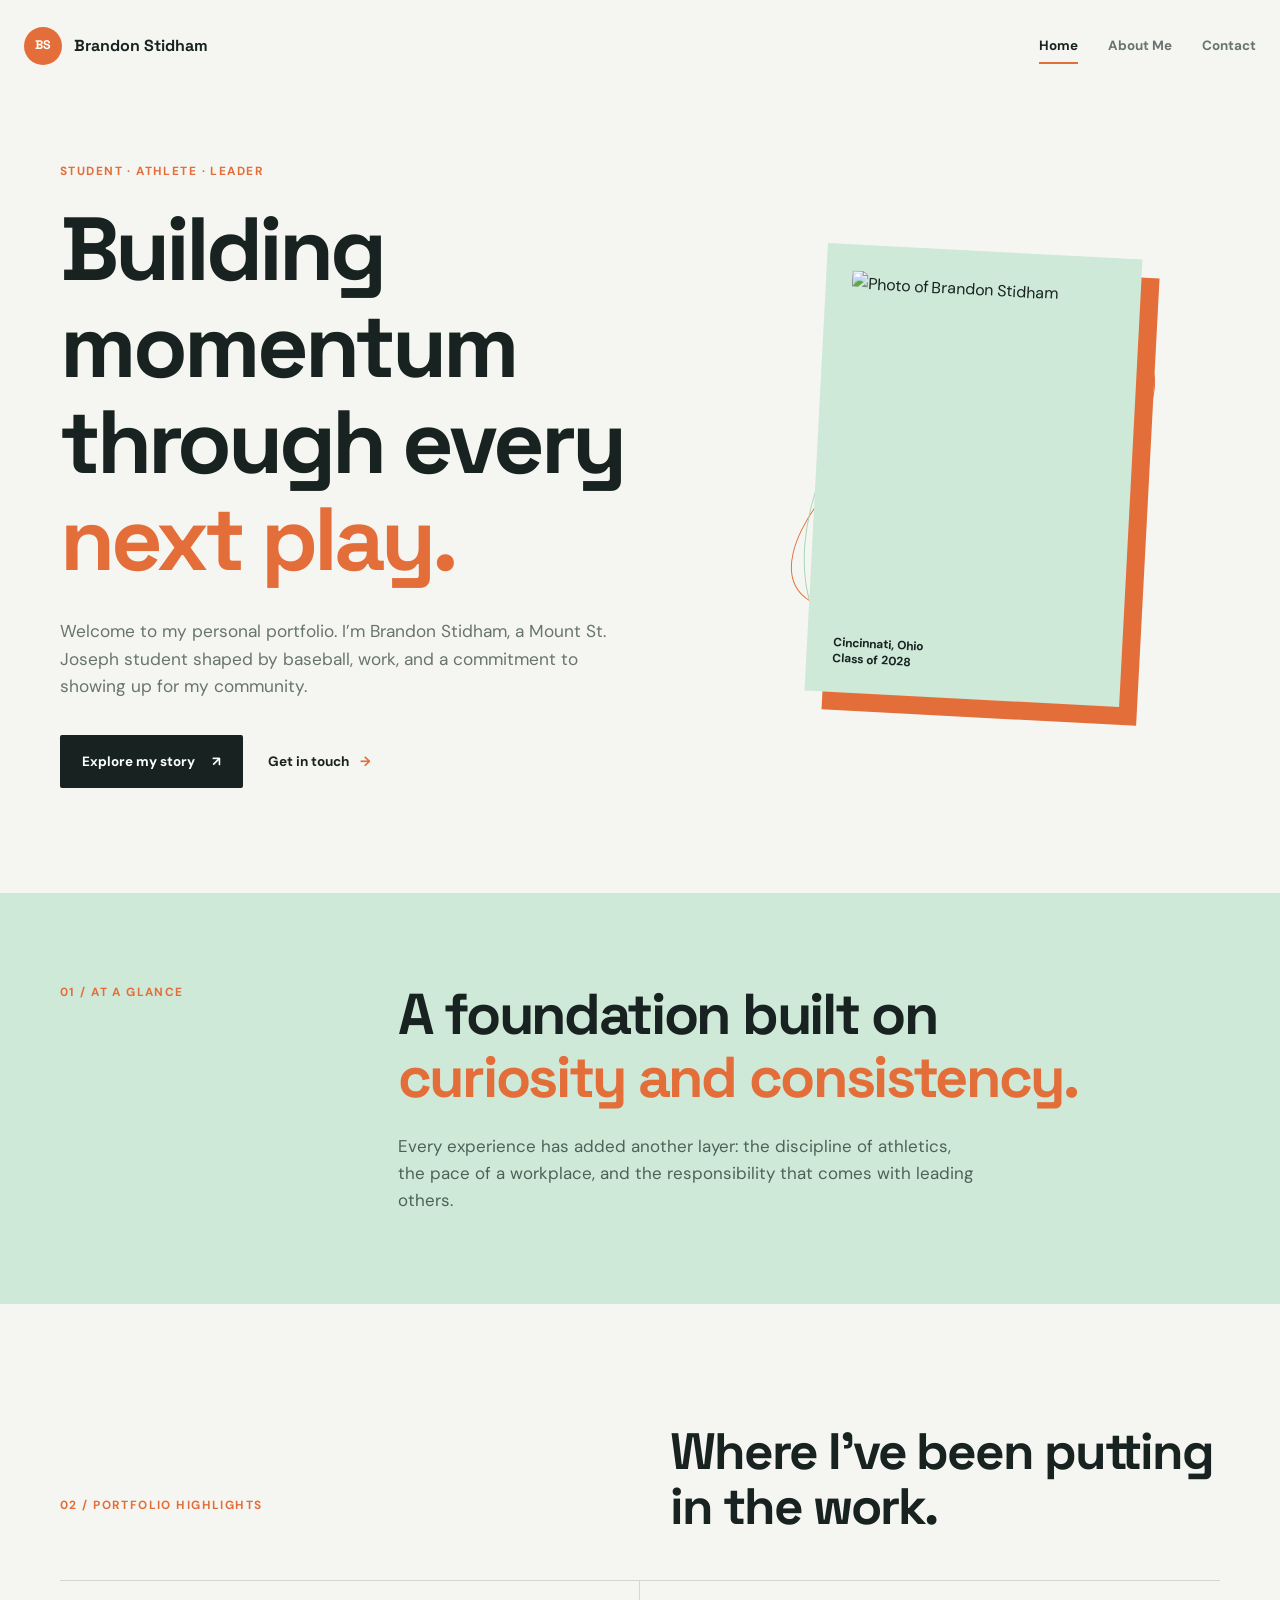
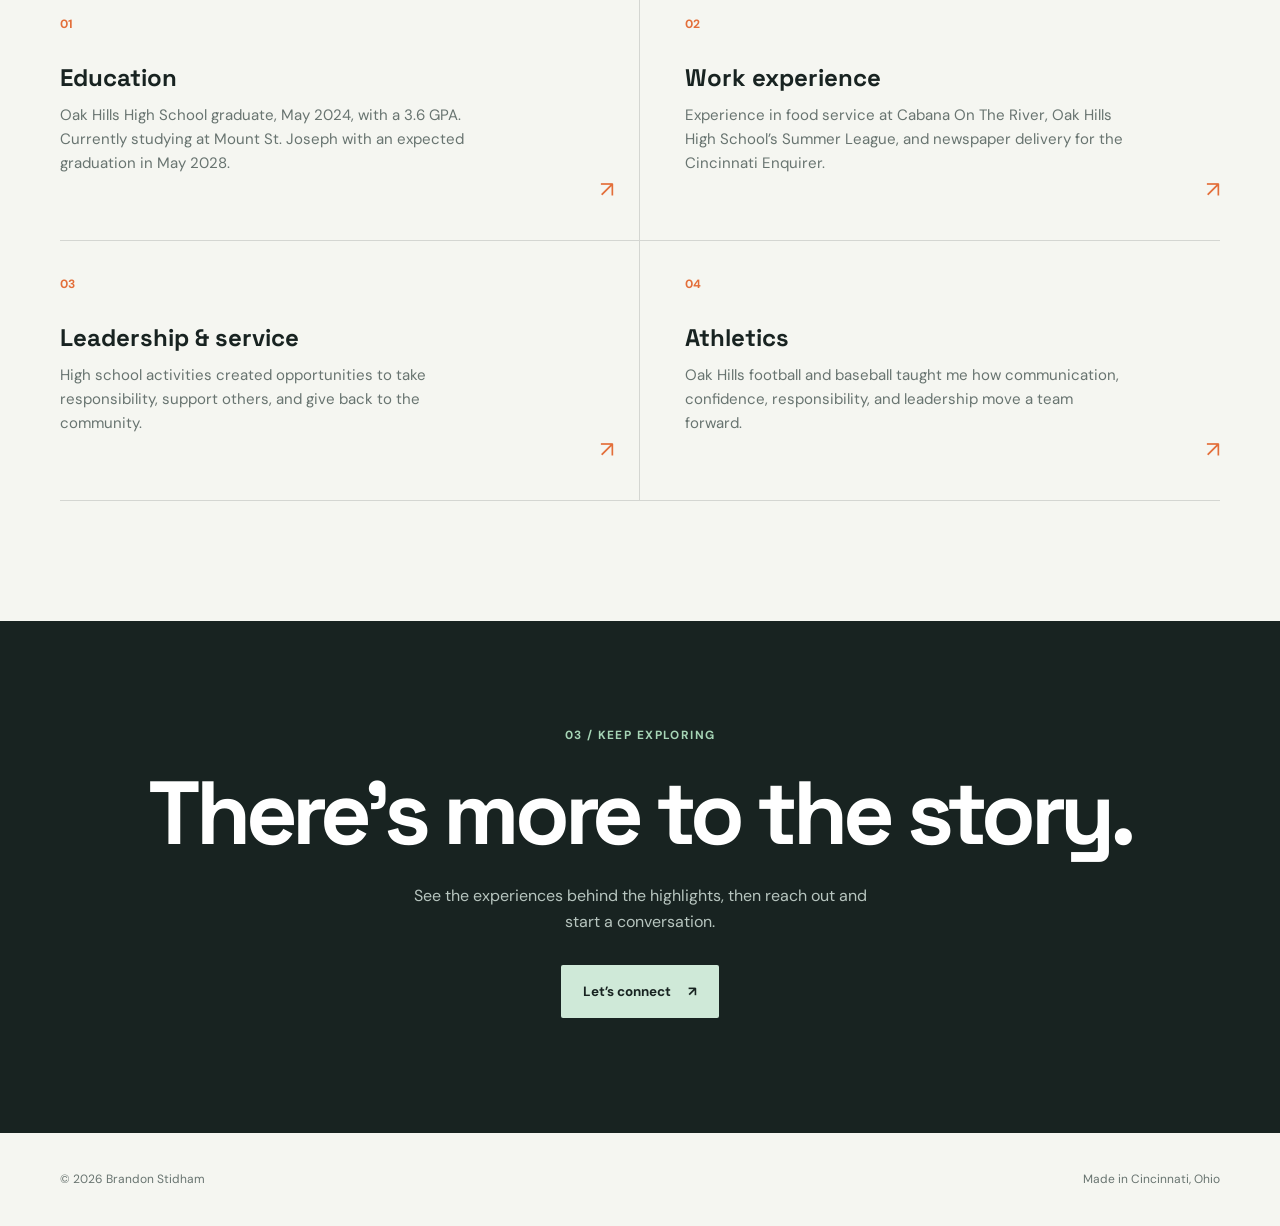
==== index.html @ e3258036 "Complete personal portfolio assignment" ====
<!DOCTYPE html>
<html lang="en">
<head>
    <meta charset="UTF-8">
    <meta name="viewport" content="width=device-width, initial-scale=1.0">
    <meta name="description" content="The personal portfolio of Brandon Stidham, student, athlete, and leader.">
    <title>Brandon Stidham | Portfolio</title>
    <link rel="stylesheet" href="styles.css">
</head>
<body>
    <header class="site-header">
        <a class="brand" href="index.html" aria-label="Brandon Stidham home">
            <span class="brand-mark">BS</span>
            <span>Brandon Stidham</span>
        </a>
        <nav aria-label="Primary navigation">
            <ul class="nav-list">
                <li><a class="active" href="index.html">Home</a></li>
                <li><a href="about.html">About Me</a></li>
                <li><a href="contact.html">Contact</a></li>
            </ul>
        </nav>
    </header>

    <main>
        <section class="hero section-shell">
            <div class="hero-copy">
                <p class="eyebrow">Student · Athlete · Leader</p>
                <h1>Building momentum through every <em>next play.</em></h1>
                <p class="hero-intro">Welcome to my personal portfolio. I’m Brandon Stidham, a Mount St. Joseph student shaped by baseball, work, and a commitment to showing up for my community.</p>
                <div class="hero-actions">
                    <a class="button button-dark" href="about.html">Explore my story <span aria-hidden="true">↗</span></a>
                    <a class="text-link" href="contact.html">Get in touch <span aria-hidden="true">→</span></a>
                </div>
            </div>
            <div class="hero-visual" aria-label="Portrait of Brandon Stidham" role="img">
                <div class="portrait-card">
                    <img class="portrait-image" src="https://msjlions.com/images/2026/8/27/Edited_Braden_Stidham.jpg?width=300" alt="Photo of Brandon Stidham">
                    <span class="portrait-caption">Cincinnati, Ohio<br>Class of 2028</span>
                </div>
                <span class="orbit orbit-one" aria-hidden="true"></span>
                <span class="orbit orbit-two" aria-hidden="true"></span>
            </div>
        </section>

        <section class="intro-band">
            <div class="section-shell intro-grid">
                <p class="section-label">01 / At a glance</p>
                <div>
                    <h2>A foundation built on <span>curiosity and consistency.</span></h2>
                    <p class="lead">Every experience has added another layer: the discipline of athletics, the pace of a workplace, and the responsibility that comes with leading others.</p>
                </div>
            </div>
        </section>

        <section class="highlights section-shell">
            <div class="section-heading">
                <p class="section-label">02 / Portfolio highlights</p>
                <h2>Where I’ve been putting in the work.</h2>
            </div>
            <div class="highlight-grid">
                <article class="highlight-card highlight-card-featured">
                    <span class="card-number">01</span>
                    <h3>Education</h3>
                    <p>Oak Hills High School graduate, May 2024, with a 3.6 GPA. Currently studying at Mount St. Joseph with an expected graduation in May 2028.</p>
                    <span class="card-arrow" aria-hidden="true">↗</span>
                </article>
                <article class="highlight-card">
                    <span class="card-number">02</span>
                    <h3>Work experience</h3>
                    <p>Experience in food service at Cabana On The River, Oak Hills High School’s Summer League, and newspaper delivery for the Cincinnati Enquirer.</p>
                    <span class="card-arrow" aria-hidden="true">↗</span>
                </article>
                <article class="highlight-card">
                    <span class="card-number">03</span>
                    <h3>Leadership & service</h3>
                    <p>High school activities created opportunities to take responsibility, support others, and give back to the community.</p>
                    <span class="card-arrow" aria-hidden="true">↗</span>
                </article>
                <article class="highlight-card">
                    <span class="card-number">04</span>
                    <h3>Athletics</h3>
                    <p>Oak Hills football and baseball taught me how communication, confidence, responsibility, and leadership move a team forward.</p>
                    <span class="card-arrow" aria-hidden="true">↗</span>
                </article>
            </div>
        </section>

        <section class="closing-band">
            <div class="section-shell closing-content">
                <p class="section-label">03 / Keep exploring</p>
                <h2>There’s more to the story.</h2>
                <p>See the experiences behind the highlights, then reach out and start a conversation.</p>
                <a class="button button-light" href="contact.html">Let’s connect <span aria-hidden="true">↗</span></a>
            </div>
        </section>
    </main>

    <footer class="site-footer section-shell">
        <p>© 2026 Brandon Stidham</p>
        <p>Made in Cincinnati, Ohio</p>
    </footer>
</body>
</html>
---- styles.css ----
@import url('https://fonts.googleapis.com/css2?family=DM+Sans:wght@400;500;700&family=Space+Grotesk:wght@500;600;700&display=swap');

:root {
    --ink: #182321;
    --muted: #687470;
    --paper: #f5f6f1;
    --mint: #cfe9d8;
    --mint-deep: #a6d5b6;
    --orange: #e36e39;
    --line: rgba(24, 35, 33, 0.15);
}

* { box-sizing: border-box; }
html { scroll-behavior: smooth; }
body { margin: 0; background: var(--paper); color: var(--ink); font-family: 'DM Sans', sans-serif; line-height: 1.6; }
a { color: inherit; }
.section-shell { width: min(1160px, calc(100% - 48px)); margin: 0 auto; }
.site-header { width: min(1280px, calc(100% - 48px)); margin: 0 auto; min-height: 92px; display: flex; align-items: center; justify-content: space-between; gap: 32px; }
.brand { display: flex; align-items: center; gap: 12px; font-family: 'Space Grotesk', sans-serif; font-size: 1rem; font-weight: 700; text-decoration: none; }
.brand-mark { display: grid; place-items: center; width: 38px; height: 38px; border-radius: 50%; background: var(--orange); color: white; font-size: .78rem; }
.nav-list { display: flex; gap: 30px; list-style: none; margin: 0; padding: 0; font-size: .84rem; font-weight: 700; }
.nav-list a { padding: 8px 0; text-decoration: none; color: var(--muted); }
.nav-list a:hover, .nav-list a.active { color: var(--ink); border-bottom: 2px solid var(--orange); }
.hero { min-height: 630px; display: grid; grid-template-columns: 1.1fr .9fr; align-items: center; gap: 64px; padding: 70px 0 105px; }
.eyebrow, .section-label { margin: 0 0 20px; color: var(--orange); font-size: .74rem; font-weight: 700; letter-spacing: .12em; text-transform: uppercase; }
h1, h2, h3 { font-family: 'Space Grotesk', sans-serif; line-height: 1.08; margin: 0; }
h1 { max-width: 690px; font-size: clamp(3.3rem, 7vw, 6.4rem); letter-spacing: -.045em; }
h1 em { color: var(--orange); font-style: normal; }
.hero-intro { max-width: 570px; margin: 30px 0 34px; color: var(--muted); font-size: 1.08rem; }
.hero-actions { display: flex; align-items: center; gap: 25px; flex-wrap: wrap; }
.button { display: inline-flex; align-items: center; gap: 17px; padding: 15px 21px; border: 1px solid transparent; border-radius: 2px; font-size: .84rem; font-weight: 700; text-decoration: none; transition: transform .2s ease, background .2s ease; }
.button:hover { transform: translateY(-3px); }
.button-dark { background: var(--ink); color: white; }
.button-light { background: var(--mint); color: var(--ink); }
.text-link { font-size: .85rem; font-weight: 700; text-decoration: none; }
.text-link span { color: var(--orange); margin-left: 8px; }
.hero-visual { position: relative; min-height: 430px; display: grid; place-items: center; }
.portrait-card { position: relative; z-index: 1; display: flex; flex-direction: column; justify-content: space-between; width: min(315px, 75%); aspect-ratio: .8; padding: 26px; background: var(--mint); box-shadow: 18px 18px 0 var(--orange); transform: rotate(3deg); }
.portrait-image { width: 100%; height: 100%; min-height: 0; margin: auto 0 22px; object-fit: cover; object-position: center; display: block; }
.portrait-caption { font-size: .75rem; font-weight: 700; line-height: 1.35; }
.orbit { position: absolute; border: 1px solid var(--orange); border-radius: 50%; }
.orbit-one { width: 420px; height: 170px; transform: rotate(-33deg); }
.orbit-two { width: 270px; height: 440px; transform: rotate(36deg); border-color: var(--mint-deep); }
.intro-band { background: var(--mint); padding: 90px 0; }
.intro-grid { display: grid; grid-template-columns: .35fr 1fr; gap: 50px; }
.intro-grid h2 { max-width: 760px; font-size: clamp(2.2rem, 4.5vw, 4rem); letter-spacing: -.04em; }
.intro-grid h2 span { color: var(--orange); }
.lead { max-width: 580px; margin: 25px 0 0; color: #4c6259; font-size: 1.06rem; }
.highlights { padding: 120px 0; }
.section-heading { display: flex; align-items: end; justify-content: space-between; gap: 30px; margin-bottom: 45px; }
.section-heading h2 { max-width: 550px; font-size: clamp(2.2rem, 4vw, 3.5rem); letter-spacing: -.04em; }
.highlight-grid { display: grid; grid-template-columns: repeat(2, 1fr); border-top: 1px solid var(--line); }
.highlight-card { position: relative; min-height: 260px; padding: 29px 32px 35px 0; border-bottom: 1px solid var(--line); }
.highlight-card:nth-child(odd) { padding-right: 45px; border-right: 1px solid var(--line); }
.highlight-card:nth-child(even) { padding-left: 45px; }
.card-number { color: var(--orange); font-size: .75rem; font-weight: 700; }
.highlight-card h3 { margin: 30px 0 12px; font-size: 1.5rem; }
.highlight-card p { max-width: 440px; margin: 0; color: var(--muted); font-size: .94rem; }
.card-arrow { position: absolute; right: 25px; bottom: 32px; color: var(--orange); font-size: 1.4rem; }
.highlight-card:nth-child(even) .card-arrow { right: 0; }
.closing-band { background: var(--ink); color: white; padding: 105px 0 115px; }
.closing-content { text-align: center; }
.closing-content .section-label { color: var(--mint-deep); }
.closing-content h2 { font-size: clamp(3rem, 7vw, 6rem); letter-spacing: -.06em; }
.closing-content > p:not(.section-label) { max-width: 460px; margin: 22px auto 30px; color: #b7c5bf; }
.site-footer { display: flex; justify-content: space-between; gap: 20px; padding: 25px 0; color: var(--muted); font-size: .75rem; }
@media (max-width: 760px) {
    .section-shell, .site-header { width: min(100% - 36px, 560px); }
    .site-header { min-height: 76px; align-items: flex-start; padding-top: 20px; flex-direction: column; gap: 16px; }
    .nav-list { gap: 22px; }
    .hero { grid-template-columns: 1fr; gap: 25px; padding: 60px 0 90px; }
    h1 { font-size: clamp(3rem, 14vw, 5rem); }
    .hero-visual { min-height: 330px; }
    .portrait-card { width: 245px; }
    .orbit-one { width: 330px; }
    .intro-band { padding: 65px 0; }
    .intro-grid { grid-template-columns: 1fr; gap: 5px; }
    .highlights { padding: 75px 0; }
    .section-heading { display: block; margin-bottom: 32px; }
    .highlight-grid { grid-template-columns: 1fr; }
    .highlight-card, .highlight-card:nth-child(odd), .highlight-card:nth-child(even) { min-height: 230px; padding: 25px 30px 30px 0; border-right: 0; }
    .highlight-card .card-arrow, .highlight-card:nth-child(even) .card-arrow { right: 0; }
    .closing-band { padding: 75px 0 85px; }
    .site-footer { flex-direction: column; gap: 4px; }
}
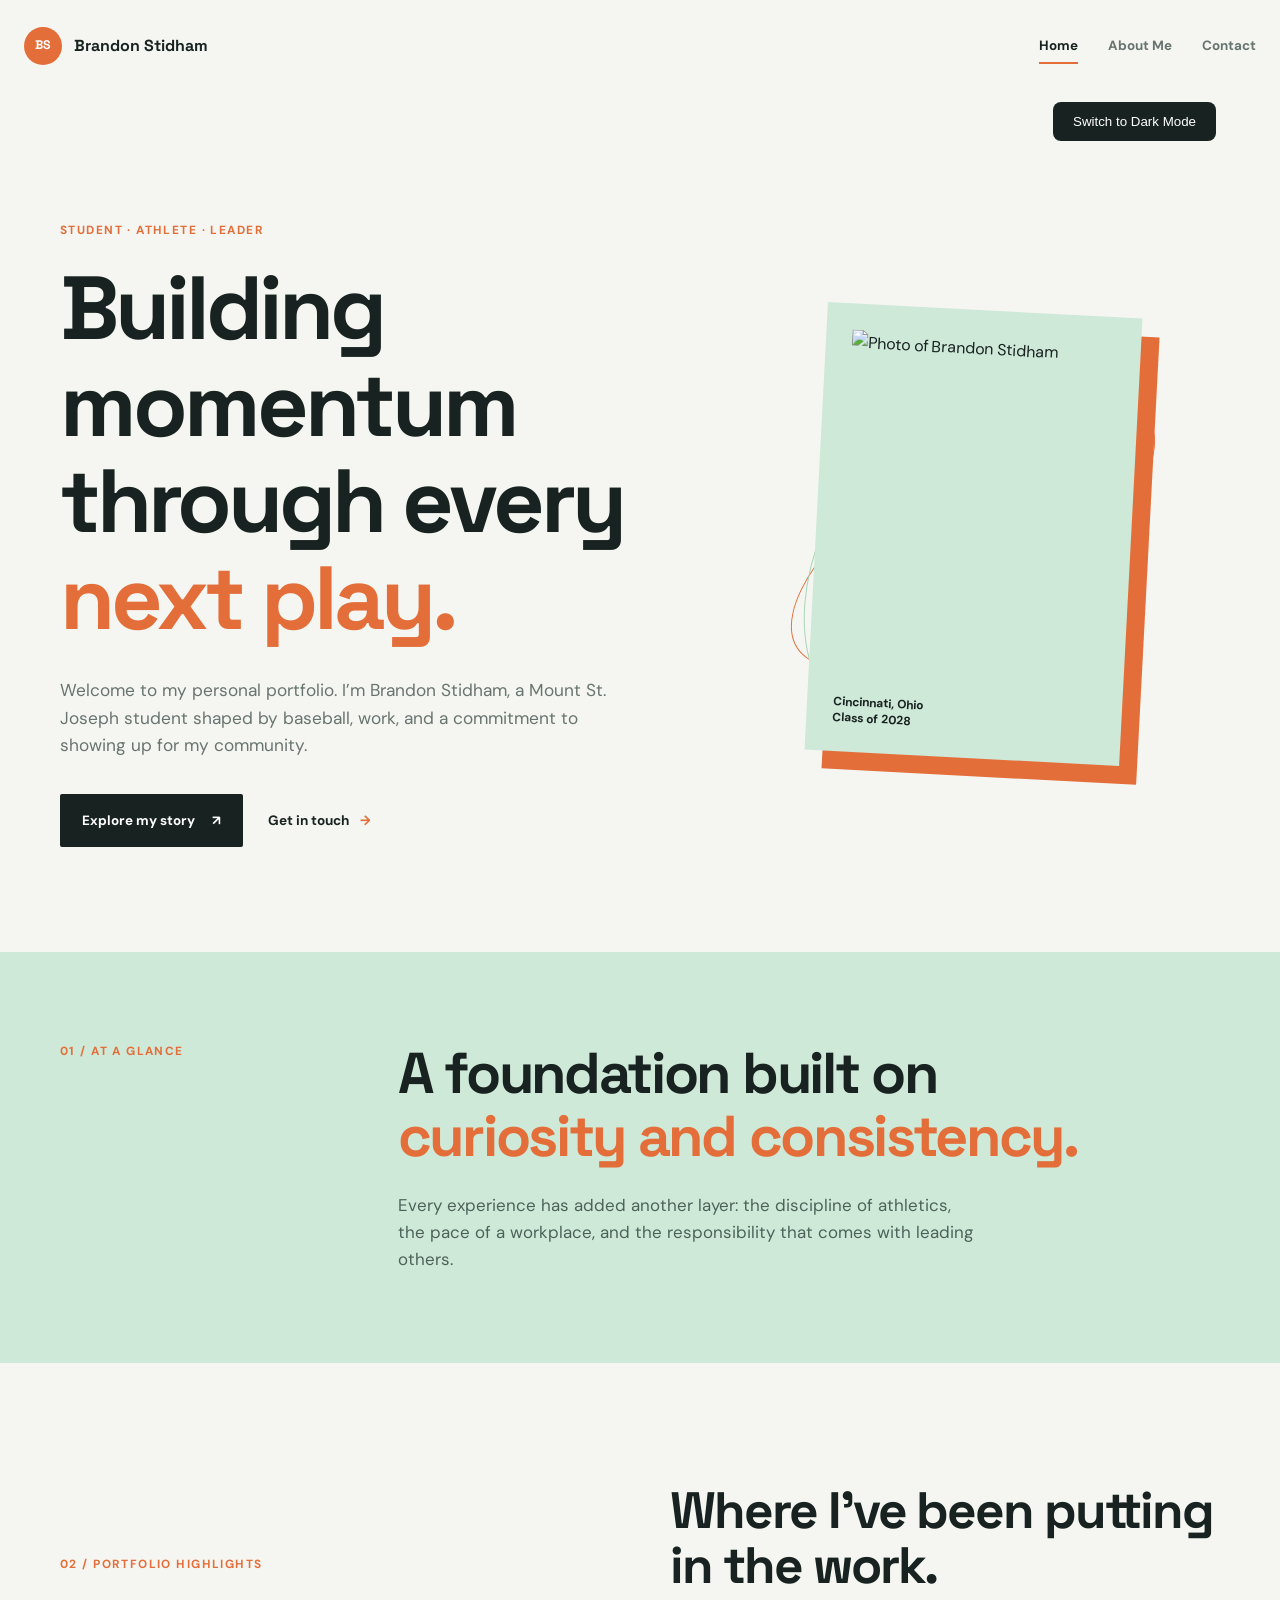
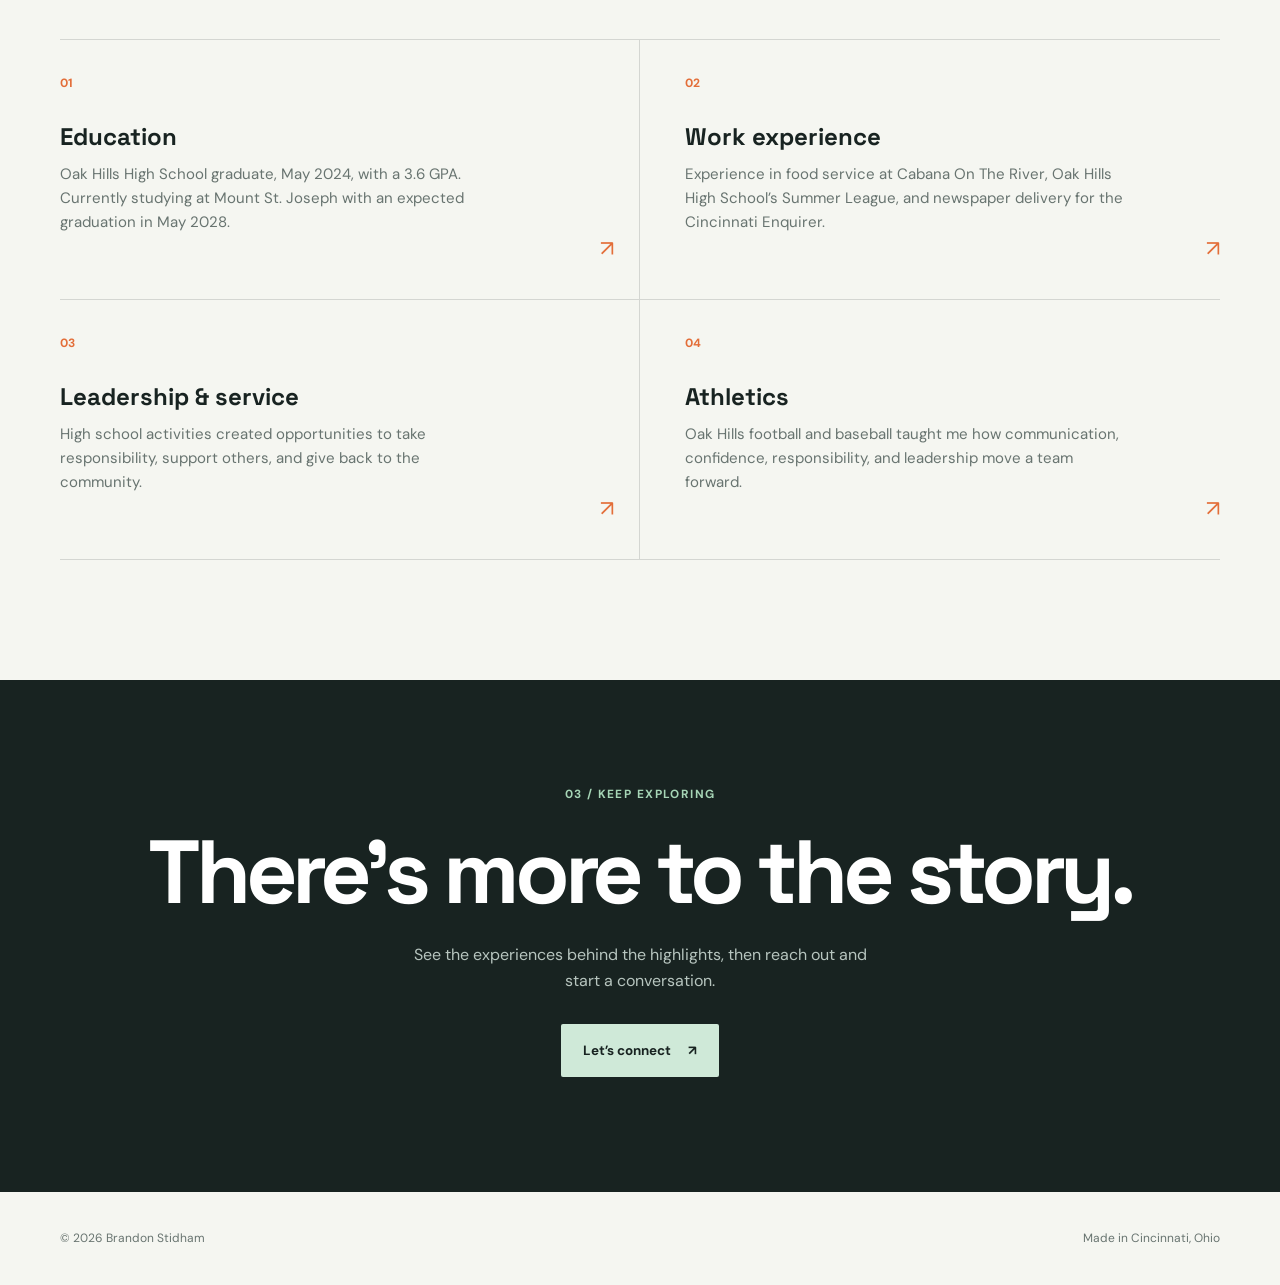
==== commit 15c8f91a: "Update index.html" ====
--- a/index.html
+++ b/index.html
@@ -1,3 +1,4 @@
+
 <!DOCTYPE html>
 <html lang="en">
 <head>
@@ -6,13 +7,64 @@
     <meta name="description" content="The personal portfolio of Brandon Stidham, student, athlete, and leader.">
     <title>Brandon Stidham | Portfolio</title>
     <link rel="stylesheet" href="styles.css">
+
+    <style>
+        /* Assignment 3 - Theme Button */
+        .theme-controls {
+            text-align: right;
+            padding: 10px 5%;
+        }
+
+        #theme-button {
+            background-color: #182321;
+            color: white;
+            padding: 12px 20px;
+            border: none;
+            border-radius: 8px;
+            cursor: pointer;
+        }
+
+        /* Dark Mode */
+        body.dark-mode {
+            --ink: #f5f6f1;
+            --muted: #c5d0cb;
+            --paper: #171b1a;
+            --mint: #303d37;
+            --mint-deep: #455e50;
+            --line: rgba(255, 255, 255, 0.2);
+        }
+
+        body.dark-mode .lead {
+            color: #d5e0d9;
+        }
+
+        body.dark-mode .closing-band {
+            background-color: #101413;
+        }
+
+        body.dark-mode .button-dark {
+            background-color: #d6eadb;
+            color: #182321;
+        }
+
+        body.dark-mode .button-light {
+            color: white;
+        }
+
+        body.dark-mode #theme-button {
+            background-color: white;
+            color: black;
+        }
+    </style>
 </head>
+
 <body>
     <header class="site-header">
         <a class="brand" href="index.html" aria-label="Brandon Stidham home">
             <span class="brand-mark">BS</span>
             <span>Brandon Stidham</span>
         </a>
+
         <nav aria-label="Primary navigation">
             <ul class="nav-list">
                 <li><a class="active" href="index.html">Home</a></li>
@@ -22,21 +74,43 @@
         </nav>
     </header>
 
+    <!-- Light and Dark Mode Button -->
+    <div class="theme-controls">
+        <button id="theme-button">Switch to Dark Mode</button>
+    </div>
+
     <main>
         <section class="hero section-shell">
             <div class="hero-copy">
                 <p class="eyebrow">Student · Athlete · Leader</p>
                 <h1>Building momentum through every <em>next play.</em></h1>
-                <p class="hero-intro">Welcome to my personal portfolio. I’m Brandon Stidham, a Mount St. Joseph student shaped by baseball, work, and a commitment to showing up for my community.</p>
+
+                <p class="hero-intro">
+                    Welcome to my personal portfolio. I’m Brandon Stidham,
+                    a Mount St. Joseph student shaped by baseball, work,
+                    and a commitment to showing up for my community.
+                </p>
+
                 <div class="hero-actions">
-                    <a class="button button-dark" href="about.html">Explore my story <span aria-hidden="true">↗</span></a>
-                    <a class="text-link" href="contact.html">Get in touch <span aria-hidden="true">→</span></a>
+                    <a class="button button-dark" href="about.html">
+                        Explore my story <span aria-hidden="true">↗</span>
+                    </a>
+                    <a class="text-link" href="contact.html">
+                        Get in touch <span aria-hidden="true">→</span>
+                    </a>
                 </div>
             </div>
+
             <div class="hero-visual" aria-label="Portrait of Brandon Stidham" role="img">
                 <div class="portrait-card">
-                    <img class="portrait-image" src="https://msjlions.com/images/2026/8/27/Edited_Braden_Stidham.jpg?width=300" alt="Photo of Brandon Stidham">
-                    <span class="portrait-caption">Cincinnati, Ohio<br>Class of 2028</span>
+                    <img
+                        class="portrait-image"
+                        src="https://msjlions.com/images/2026/8/27/Edited_Braden_Stidham.jpg?width=300"
+                        alt="Photo of Brandon Stidham"
+                    >
+                    <span class="portrait-caption">
+                        Cincinnati, Ohio<br>Class of 2028
+                    </span>
                 </div>
                 <span class="orbit orbit-one" aria-hidden="true"></span>
                 <span class="orbit orbit-two" aria-hidden="true"></span>
@@ -48,7 +122,11 @@
                 <p class="section-label">01 / At a glance</p>
                 <div>
                     <h2>A foundation built on <span>curiosity and consistency.</span></h2>
-                    <p class="lead">Every experience has added another layer: the discipline of athletics, the pace of a workplace, and the responsibility that comes with leading others.</p>
+                    <p class="lead">
+                        Every experience has added another layer:
+                        the discipline of athletics, the pace of a workplace,
+                        and the responsibility that comes with leading others.
+                    </p>
                 </div>
             </div>
         </section>
@@ -58,29 +136,47 @@
                 <p class="section-label">02 / Portfolio highlights</p>
                 <h2>Where I’ve been putting in the work.</h2>
             </div>
+
             <div class="highlight-grid">
                 <article class="highlight-card highlight-card-featured">
                     <span class="card-number">01</span>
                     <h3>Education</h3>
-                    <p>Oak Hills High School graduate, May 2024, with a 3.6 GPA. Currently studying at Mount St. Joseph with an expected graduation in May 2028.</p>
-                    <span class="card-arrow" aria-hidden="true">↗</span>
-                </article>
+                    <p>
+                        Oak Hills High School graduate, May 2024, with a 3.6 GPA.
+                        Currently studying at Mount St. Joseph with an expected
+                        graduation in May 2028.
+                    </p>
+                    <span class="card-arrow" aria-hidden="true">↗</span>
+                </article>
+
                 <article class="highlight-card">
                     <span class="card-number">02</span>
                     <h3>Work experience</h3>
-                    <p>Experience in food service at Cabana On The River, Oak Hills High School’s Summer League, and newspaper delivery for the Cincinnati Enquirer.</p>
-                    <span class="card-arrow" aria-hidden="true">↗</span>
-                </article>
+                    <p>
+                        Experience in food service at Cabana On The River,
+                        Oak Hills High School’s Summer League, and newspaper
+                        delivery for the Cincinnati Enquirer.
+                    </p>
+                    <span class="card-arrow" aria-hidden="true">↗</span>
+                </article>
+
                 <article class="highlight-card">
                     <span class="card-number">03</span>
-                    <h3>Leadership & service</h3>
-                    <p>High school activities created opportunities to take responsibility, support others, and give back to the community.</p>
-                    <span class="card-arrow" aria-hidden="true">↗</span>
-                </article>
+                    <h3>Leadership &amp; service</h3>
+                    <p>
+                        High school activities created opportunities to take
+                        responsibility, support others, and give back to the community.
+                    </p>
+                    <span class="card-arrow" aria-hidden="true">↗</span>
+                </article>
+
                 <article class="highlight-card">
                     <span class="card-number">04</span>
                     <h3>Athletics</h3>
-                    <p>Oak Hills football and baseball taught me how communication, confidence, responsibility, and leadership move a team forward.</p>
+                    <p>
+                        Oak Hills football and baseball taught me how communication,
+                        confidence, responsibility, and leadership move a team forward.
+                    </p>
                     <span class="card-arrow" aria-hidden="true">↗</span>
                 </article>
             </div>
@@ -90,8 +186,13 @@
             <div class="section-shell closing-content">
                 <p class="section-label">03 / Keep exploring</p>
                 <h2>There’s more to the story.</h2>
-                <p>See the experiences behind the highlights, then reach out and start a conversation.</p>
-                <a class="button button-light" href="contact.html">Let’s connect <span aria-hidden="true">↗</span></a>
+                <p>
+                    See the experiences behind the highlights,
+                    then reach out and start a conversation.
+                </p>
+                <a class="button button-light" href="contact.html">
+                    Let’s connect <span aria-hidden="true">↗</span>
+                </a>
             </div>
         </section>
     </main>
@@ -100,5 +201,27 @@
         <p>© 2026 Brandon Stidham</p>
         <p>Made in Cincinnati, Ohio</p>
     </footer>
+
+    <script>
+        // Assignment 3 - Light and Dark Mode
+
+        // Find the button
+        const themeButton = document.getElementById("theme-button");
+
+        // When the button is clicked
+        themeButton.addEventListener("click", function() {
+
+            // Switch the website colors
+            document.body.classList.toggle("dark-mode");
+
+            // Update the button text
+            if (document.body.classList.contains("dark-mode")) {
+                themeButton.textContent = "Switch to Light Mode";
+            } else {
+                themeButton.textContent = "Switch to Dark Mode";
+            }
+
+        });
+    </script>
 </body>
-</html>+</html>
--- a/styles.css
+++ b/styles.css
@@ -1,4 +1,5 @@
 @import url('https://fonts.googleapis.com/css2?family=DM+Sans:wght@400;500;700&family=Space+Grotesk:wght@500;600;700&display=swap');
+
 
 :root {
     --ink: #182321;
@@ -10,76 +11,472 @@
     --line: rgba(24, 35, 33, 0.15);
 }
 
-* { box-sizing: border-box; }
-html { scroll-behavior: smooth; }
-body { margin: 0; background: var(--paper); color: var(--ink); font-family: 'DM Sans', sans-serif; line-height: 1.6; }
-a { color: inherit; }
-.section-shell { width: min(1160px, calc(100% - 48px)); margin: 0 auto; }
-.site-header { width: min(1280px, calc(100% - 48px)); margin: 0 auto; min-height: 92px; display: flex; align-items: center; justify-content: space-between; gap: 32px; }
-.brand { display: flex; align-items: center; gap: 12px; font-family: 'Space Grotesk', sans-serif; font-size: 1rem; font-weight: 700; text-decoration: none; }
-.brand-mark { display: grid; place-items: center; width: 38px; height: 38px; border-radius: 50%; background: var(--orange); color: white; font-size: .78rem; }
-.nav-list { display: flex; gap: 30px; list-style: none; margin: 0; padding: 0; font-size: .84rem; font-weight: 700; }
-.nav-list a { padding: 8px 0; text-decoration: none; color: var(--muted); }
-.nav-list a:hover, .nav-list a.active { color: var(--ink); border-bottom: 2px solid var(--orange); }
-.hero { min-height: 630px; display: grid; grid-template-columns: 1.1fr .9fr; align-items: center; gap: 64px; padding: 70px 0 105px; }
-.eyebrow, .section-label { margin: 0 0 20px; color: var(--orange); font-size: .74rem; font-weight: 700; letter-spacing: .12em; text-transform: uppercase; }
-h1, h2, h3 { font-family: 'Space Grotesk', sans-serif; line-height: 1.08; margin: 0; }
-h1 { max-width: 690px; font-size: clamp(3.3rem, 7vw, 6.4rem); letter-spacing: -.045em; }
-h1 em { color: var(--orange); font-style: normal; }
-.hero-intro { max-width: 570px; margin: 30px 0 34px; color: var(--muted); font-size: 1.08rem; }
-.hero-actions { display: flex; align-items: center; gap: 25px; flex-wrap: wrap; }
-.button { display: inline-flex; align-items: center; gap: 17px; padding: 15px 21px; border: 1px solid transparent; border-radius: 2px; font-size: .84rem; font-weight: 700; text-decoration: none; transition: transform .2s ease, background .2s ease; }
-.button:hover { transform: translateY(-3px); }
-.button-dark { background: var(--ink); color: white; }
-.button-light { background: var(--mint); color: var(--ink); }
-.text-link { font-size: .85rem; font-weight: 700; text-decoration: none; }
-.text-link span { color: var(--orange); margin-left: 8px; }
-.hero-visual { position: relative; min-height: 430px; display: grid; place-items: center; }
-.portrait-card { position: relative; z-index: 1; display: flex; flex-direction: column; justify-content: space-between; width: min(315px, 75%); aspect-ratio: .8; padding: 26px; background: var(--mint); box-shadow: 18px 18px 0 var(--orange); transform: rotate(3deg); }
-.portrait-image { width: 100%; height: 100%; min-height: 0; margin: auto 0 22px; object-fit: cover; object-position: center; display: block; }
-.portrait-caption { font-size: .75rem; font-weight: 700; line-height: 1.35; }
-.orbit { position: absolute; border: 1px solid var(--orange); border-radius: 50%; }
-.orbit-one { width: 420px; height: 170px; transform: rotate(-33deg); }
-.orbit-two { width: 270px; height: 440px; transform: rotate(36deg); border-color: var(--mint-deep); }
-.intro-band { background: var(--mint); padding: 90px 0; }
-.intro-grid { display: grid; grid-template-columns: .35fr 1fr; gap: 50px; }
-.intro-grid h2 { max-width: 760px; font-size: clamp(2.2rem, 4.5vw, 4rem); letter-spacing: -.04em; }
-.intro-grid h2 span { color: var(--orange); }
-.lead { max-width: 580px; margin: 25px 0 0; color: #4c6259; font-size: 1.06rem; }
-.highlights { padding: 120px 0; }
-.section-heading { display: flex; align-items: end; justify-content: space-between; gap: 30px; margin-bottom: 45px; }
-.section-heading h2 { max-width: 550px; font-size: clamp(2.2rem, 4vw, 3.5rem); letter-spacing: -.04em; }
-.highlight-grid { display: grid; grid-template-columns: repeat(2, 1fr); border-top: 1px solid var(--line); }
-.highlight-card { position: relative; min-height: 260px; padding: 29px 32px 35px 0; border-bottom: 1px solid var(--line); }
-.highlight-card:nth-child(odd) { padding-right: 45px; border-right: 1px solid var(--line); }
-.highlight-card:nth-child(even) { padding-left: 45px; }
-.card-number { color: var(--orange); font-size: .75rem; font-weight: 700; }
-.highlight-card h3 { margin: 30px 0 12px; font-size: 1.5rem; }
-.highlight-card p { max-width: 440px; margin: 0; color: var(--muted); font-size: .94rem; }
-.card-arrow { position: absolute; right: 25px; bottom: 32px; color: var(--orange); font-size: 1.4rem; }
-.highlight-card:nth-child(even) .card-arrow { right: 0; }
-.closing-band { background: var(--ink); color: white; padding: 105px 0 115px; }
-.closing-content { text-align: center; }
-.closing-content .section-label { color: var(--mint-deep); }
-.closing-content h2 { font-size: clamp(3rem, 7vw, 6rem); letter-spacing: -.06em; }
-.closing-content > p:not(.section-label) { max-width: 460px; margin: 22px auto 30px; color: #b7c5bf; }
-.site-footer { display: flex; justify-content: space-between; gap: 20px; padding: 25px 0; color: var(--muted); font-size: .75rem; }
+* {
+    box-sizing: border-box;
+}
+
+html {
+    scroll-behavior: smooth;
+}
+
+body {
+    margin: 0;
+    background: var(--paper);
+    color: var(--ink);
+    font-family: 'DM Sans', sans-serif;
+    line-height: 1.6;
+}
+
+a {
+    color: inherit;
+}
+
+.section-shell {
+    width: min(1160px, calc(100% - 48px));
+    margin: 0 auto;
+}
+
+
+    .site-header {
+    width: min(1280px, calc(100% - 48px));
+    margin: 0 auto;
+    min-height: 92px;
+    display: flex;
+    align-items: center;
+    justify-content: space-between;
+    gap: 32px;
+                }
+
+
+    .brand {
+    display: flex;
+    align-items: center;
+    gap: 12px;
+    font-family: 'Space Grotesk', sans-serif;
+    font-size: 1rem;
+    font-weight: 700;
+    text-decoration: none;
+            }
+
+.brand-mark {
+    display: grid;
+    place-items: center;
+    width: 38px;
+    height: 38px;
+    border-radius: 50%;
+    background: var(--orange);
+    color: white;
+    font-size: .78rem;
+}
+
+
+
+    .nav-list {
+    display: flex;
+    gap: 30px;
+    list-style: none;
+    margin: 0;
+    padding: 0;
+    font-size: .84rem;
+    font-weight: 700;
+              }
+
+.nav-list a {
+    padding: 8px 0;
+    text-decoration: none;
+    color: var(--muted);
+}
+
+.nav-list a:hover,
+.nav-list a.active {
+    color: var(--ink);
+    border-bottom: 2px solid var(--orange);
+}
+
+
+
+    .hero {
+    min-height: 630px;
+    display: grid;
+    grid-template-columns: 1.1fr .9fr;
+    align-items: center;
+    gap: 64px;
+    padding: 70px 0 105px;
+          }
+
+.eyebrow,
+.section-label {
+    margin: 0 0 20px;
+    color: var(--orange);
+    font-size: .74rem;
+    font-weight: 700;
+    letter-spacing: .12em;
+    text-transform: uppercase;
+}
+
+
+h1,
+h2,
+h3 {
+    font-family: 'Space Grotesk', sans-serif;
+    line-height: 1.08;
+    margin: 0;
+}
+
+h1 {
+    max-width: 690px;
+    font-size: clamp(3.3rem, 7vw, 6.4rem);
+    letter-spacing: -.045em;
+}
+
+h1 em {
+    color: var(--orange);
+    font-style: normal;
+}
+
+
+
+    .hero-intro {
+    max-width: 570px;
+    margin: 30px 0 34px;
+    color: var(--muted);
+    font-size: 1.08rem;
+                }
+
+.hero-actions {
+    display: flex;
+    align-items: center;
+    gap: 25px;
+    flex-wrap: wrap;
+}
+
+    .button {
+    display: inline-flex;
+    align-items: center;
+    gap: 17px;
+    padding: 15px 21px;
+    border: 1px solid transparent;
+    border-radius: 2px;
+    font-size: .84rem;
+    font-weight: 700;
+    text-decoration: none;
+    transition: transform .2s ease, background .2s ease;
+             }
+
+.button:hover {
+    transform: translateY(-3px);
+}
+
+.button-dark {
+    background: var(--ink);
+    color: white;
+}
+
+.button-light {
+    background: var(--mint);
+    color: var(--ink);
+}
+
+    .text-link {
+    font-size: .85rem;
+    font-weight: 700;
+    text-decoration: none;
+                }
+
+.text-link span {
+    color: var(--orange);
+    margin-left: 8px;
+}
+
+
+    .hero-visual {
+    position: relative;
+    min-height: 430px;
+    display: grid;
+    place-items: center;
+                    }
+
+    .portrait-card {
+    position: relative;
+    z-index: 1;
+    display: flex;
+    flex-direction: column;
+    justify-content: space-between;
+    width: min(315px, 75%);
+    aspect-ratio: .8;
+    padding: 26px;
+    background: var(--mint);
+    box-shadow: 18px 18px 0 var(--orange);
+    transform: rotate(3deg);
+                    }
+
+.portrait-image {
+    width: 100%;
+    height: 100%;
+    min-height: 0;
+    margin: auto 0 22px;
+    object-fit: cover;
+    object-position: center;
+    display: block;
+}
+
+.portrait-caption {
+    font-size: .75rem;
+    font-weight: 700;
+    line-height: 1.35;
+}
+
+
+
+    .orbit {
+    position: absolute;
+    border: 1px solid var(--orange);
+    border-radius: 50%;
+           }
+
+.orbit-one {
+    width: 420px;
+    height: 170px;
+    transform: rotate(-33deg);
+}
+
+.orbit-two {
+    width: 270px;
+    height: 440px;
+    transform: rotate(36deg);
+    border-color: var(--mint-deep);
+}
+
+
+
+
+    .intro-band {
+    background: var(--mint);
+    padding: 90px 0;
+                 }
+
+.intro-grid {
+    display: grid;
+    grid-template-columns: .35fr 1fr;
+    gap: 50px;
+}
+
+.intro-grid h2 {
+    max-width: 760px;
+    font-size: clamp(2.2rem, 4.5vw, 4rem);
+    letter-spacing: -.04em;
+}
+
+.intro-grid h2 span {
+    color: var(--orange);
+}
+
+.lead {
+    max-width: 580px;
+    margin: 25px 0 0;
+    color: #4c6259;
+    font-size: 1.06rem;
+}
+
+
+
+
+    .highlights {
+    padding: 120px 0;
+                 }
+
+.section-heading {
+    display: flex;
+    align-items: end;
+    justify-content: space-between;
+    gap: 30px;
+    margin-bottom: 45px;
+}
+
+.section-heading h2 {
+    max-width: 550px;
+    font-size: clamp(2.2rem, 4vw, 3.5rem);
+    letter-spacing: -.04em;
+}
+
+    .highlight-grid {
+    display: grid;
+    grid-template-columns: repeat(2, 1fr);
+    border-top: 1px solid var(--line);
+                    }
+
+
+
+.highlight-card {
+    position: relative;
+    min-height: 260px;
+    padding: 29px 32px 35px 0;
+    border-bottom: 1px solid var(--line);
+}
+
+.highlight-card:nth-child(odd) {
+    padding-right: 45px;
+    border-right: 1px solid var(--line);
+}
+
+.highlight-card:nth-child(even) {
+    padding-left: 45px;
+}
+
+    .card-number {
+    color: var(--orange);
+    font-size: .75rem;
+    font-weight: 700;
+                 }
+
+.highlight-card h3 {
+    margin: 30px 0 12px;
+    font-size: 1.5rem;
+}
+
+.highlight-card p {
+    max-width: 440px;
+    margin: 0;
+    color: var(--muted);
+    font-size: .94rem;
+}
+
+    .card-arrow {
+    position: absolute;
+    right: 25px;
+    bottom: 32px;
+    color: var(--orange);
+    font-size: 1.4rem;
+                 }
+
+.highlight-card:nth-child(even) .card-arrow {
+    right: 0;
+}
+
+
+
+
+    .closing-band {
+    background: var(--ink);
+    color: white;
+    padding: 105px 0 115px;
+                  }
+
+.closing-content {
+    text-align: center;
+}
+
+.closing-content .section-label {
+    color: var(--mint-deep);
+}
+
+.closing-content h2 {
+    font-size: clamp(3rem, 7vw, 6rem);
+    letter-spacing: -.06em;
+}
+
+.closing-content > p:not(.section-label) {
+    max-width: 460px;
+    margin: 22px auto 30px;
+    color: #b7c5bf;
+}
+
+
+
+    .site-footer {
+    display: flex;
+    justify-content: space-between;
+    gap: 20px;
+    padding: 25px 0;
+    color: var(--muted);
+    font-size: .75rem;
+                }
+
+
+
+
 @media (max-width: 760px) {
-    .section-shell, .site-header { width: min(100% - 36px, 560px); }
-    .site-header { min-height: 76px; align-items: flex-start; padding-top: 20px; flex-direction: column; gap: 16px; }
-    .nav-list { gap: 22px; }
-    .hero { grid-template-columns: 1fr; gap: 25px; padding: 60px 0 90px; }
-    h1 { font-size: clamp(3rem, 14vw, 5rem); }
-    .hero-visual { min-height: 330px; }
-    .portrait-card { width: 245px; }
-    .orbit-one { width: 330px; }
-    .intro-band { padding: 65px 0; }
-    .intro-grid { grid-template-columns: 1fr; gap: 5px; }
-    .highlights { padding: 75px 0; }
-    .section-heading { display: block; margin-bottom: 32px; }
-    .highlight-grid { grid-template-columns: 1fr; }
-    .highlight-card, .highlight-card:nth-child(odd), .highlight-card:nth-child(even) { min-height: 230px; padding: 25px 30px 30px 0; border-right: 0; }
-    .highlight-card .card-arrow, .highlight-card:nth-child(even) .card-arrow { right: 0; }
-    .closing-band { padding: 75px 0 85px; }
-    .site-footer { flex-direction: column; gap: 4px; }
-}+
+    .section-shell,
+    .site-header {
+        width: min(100% - 36px, 560px);
+    }
+
+    .site-header {
+        min-height: 76px;
+        align-items: flex-start;
+        padding-top: 20px;
+        flex-direction: column;
+        gap: 16px;
+    }
+
+    .nav-list {
+        gap: 22px;
+    }
+
+    .hero {
+        grid-template-columns: 1fr;
+        gap: 25px;
+        padding: 60px 0 90px;
+    }
+
+    h1 {
+        font-size: clamp(3rem, 14vw, 5rem);
+    }
+
+    .hero-visual {
+        min-height: 330px;
+    }
+
+    .portrait-card {
+        width: 245px;
+    }
+
+    .orbit-one {
+        width: 330px;
+    }
+
+    .intro-band {
+        padding: 65px 0;
+    }
+
+    .intro-grid {
+        grid-template-columns: 1fr;
+        gap: 5px;
+    }
+
+    .highlights {
+        padding: 75px 0;
+    }
+
+    .section-heading {
+        display: block;
+        margin-bottom: 32px;
+    }
+
+    .highlight-grid {
+        grid-template-columns: 1fr;
+    }
+
+    .highlight-card,
+    .highlight-card:nth-child(odd),
+    .highlight-card:nth-child(even) {
+        min-height: 230px;
+        padding: 25px 30px 30px 0;
+        border-right: 0;
+    }
+
+    .highlight-card .card-arrow,
+    .highlight-card:nth-child(even) .card-arrow {
+        right: 0;
+    }
+
+    .closing-band {
+        padding: 75px 0 85px;
+    }
+
+    .site-footer {
+        flex-direction: column;
+        gap: 4px;
+    }
+}
